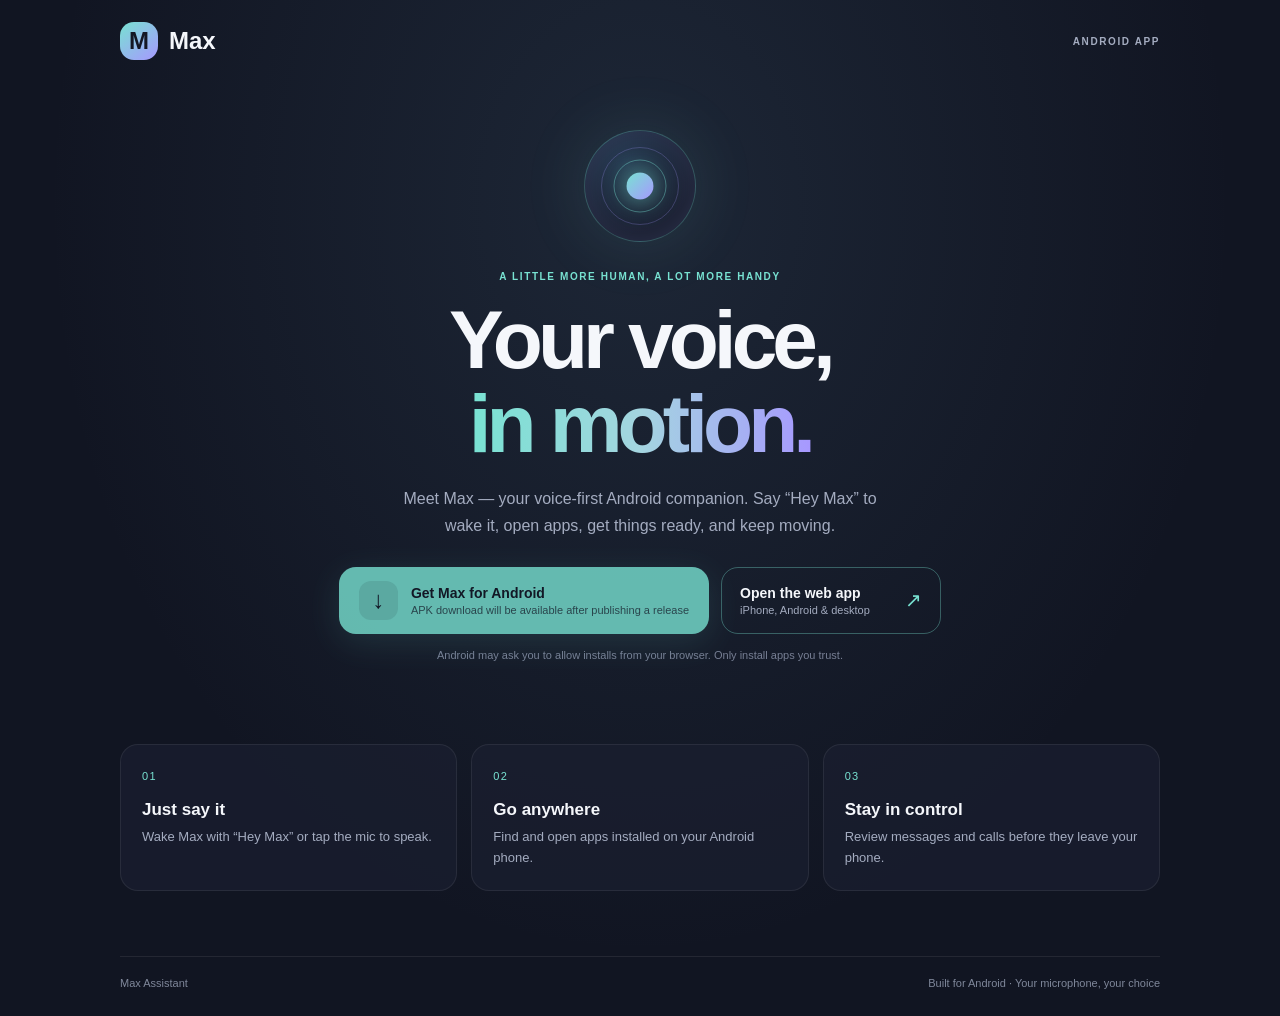
==== site/index.html @ db5c8c08 "Publish Max Assistant source and website Co-authored-by: Copilot <223556219+Copilot@users.noreply.gi" ====
<!doctype html>
<html lang="en">
  <head>
    <meta charset="utf-8">
    <meta name="viewport" content="width=device-width, initial-scale=1">
    <meta name="theme-color" content="#111522">
    <meta name="description" content="Download Max, a voice-first Android assistant with the Hey Max wake phrase.">
    <title>Max — Your voice, in motion</title>
    <link rel="stylesheet" href="style.css">
  </head>
  <body>
    <main>
      <header class="topbar">
        <a class="brand" href="#" aria-label="Max home">
          <span class="brand-mark">M</span>
          <span>Max</span>
        </a>
        <span class="platform">ANDROID APP</span>
      </header>

      <section class="hero">
        <div class="orb" aria-hidden="true"><span></span><i></i><b></b></div>
        <p class="eyebrow">A LITTLE MORE HUMAN, A LOT MORE HANDY</p>
        <h1>Your voice,<br><span>in motion.</span></h1>
        <p class="intro">
          Meet Max — your voice-first Android companion. Say “Hey Max” to wake it,
          open apps, get things ready, and keep moving.
        </p>
        <div class="hero-actions">
          <a class="download" id="download" href="#">
            <span class="download-icon" aria-hidden="true">↓</span>
            <span><strong>Get Max for Android</strong><small id="download-note">Free APK · Android 8.0 or later</small></span>
          </a>
          <a class="web-app" href="app/">
            <span><strong>Open the web app</strong><small>iPhone, Android &amp; desktop</small></span>
            <span aria-hidden="true">↗</span>
          </a>
        </div>
        <p class="install-hint" id="install-hint">
          Android may ask you to allow installs from your browser. Only install apps you trust.
        </p>
      </section>

      <section class="features" aria-label="Features">
        <article><span>01</span><h2>Just say it</h2><p>Wake Max with “Hey Max” or tap the mic to speak.</p></article>
        <article><span>02</span><h2>Go anywhere</h2><p>Find and open apps installed on your Android phone.</p></article>
        <article><span>03</span><h2>Stay in control</h2><p>Review messages and calls before they leave your phone.</p></article>
      </section>

      <footer>
        <span>Max Assistant</span>
        <span>Built for Android · Your microphone, your choice</span>
      </footer>
    </main>
    <script>
      (() => {
        const owner = window.location.hostname.split(".")[0];
        const pathParts = window.location.pathname.split("/").filter(Boolean);
        const repo = pathParts[0] || `${owner}.github.io`;
        const isGitHubPages = window.location.hostname.endsWith(".github.io");
        const download = document.getElementById("download");
        const note = document.getElementById("download-note");
        if (isGitHubPages && owner && repo) {
          download.href = `https://github.com/${owner}/${repo}/releases/latest/download/MaxAssistant.apk`;
        } else {
          download.setAttribute("aria-disabled", "true");
          download.addEventListener("click", event => event.preventDefault());
          note.textContent = "APK download will be available after publishing a release";
        }
      })();
    </script>
  </body>
</html>
---- site/style.css ----
:root {
  color-scheme: dark;
  --bg: #111522;
  --panel: #1b2031;
  --text: #f5f7fb;
  --muted: #a4acc0;
  --mint: #78e2d2;
  --lilac: #a798ff;
}

* { box-sizing: border-box; }

body {
  margin: 0;
  background:
    radial-gradient(ellipse at 50% 20%, rgba(84, 119, 147, .18), transparent 37rem),
    var(--bg);
  color: var(--text);
  font-family: "Avenir Next", Avenir, "Segoe UI", sans-serif;
}

main { width: min(100% - 40px, 1040px); margin: 0 auto; }

.topbar {
  height: 82px;
  display: flex;
  align-items: center;
  justify-content: space-between;
}

.brand {
  display: inline-flex;
  align-items: center;
  gap: 11px;
  color: var(--text);
  text-decoration: none;
  font: 800 24px "Avenir Next", Avenir, "Segoe UI", sans-serif;
}

.brand-mark {
  display: grid;
  place-items: center;
  width: 38px;
  height: 38px;
  border-radius: 14px;
  background: linear-gradient(140deg, var(--mint), var(--lilac));
  color: #141725;
}

.platform, .eyebrow { letter-spacing: .16em; font-size: 10px; font-weight: 700; }
.platform { color: var(--muted); }

.hero {
  display: flex;
  align-items: center;
  flex-direction: column;
  text-align: center;
  padding: 48px 0 80px;
}

.orb {
  position: relative;
  width: 112px;
  height: 112px;
  margin: 0 0 29px;
  border: 1px solid rgba(120, 226, 210, .28);
  border-radius: 50%;
  background: radial-gradient(circle at 38% 30%, #263b51, #1a2030 68%);
  box-shadow: 0 0 68px rgba(120, 226, 210, .12), inset 0 0 32px rgba(167, 152, 255, .12);
}

.orb span, .orb i, .orb b {
  position: absolute;
  top: 50%;
  left: 50%;
  display: block;
  transform: translate(-50%, -50%);
  border-radius: 50%;
}

.orb span { width: 27px; height: 27px; background: linear-gradient(135deg, var(--mint), var(--lilac)); box-shadow: 0 0 25px rgba(120, 226, 210, .7); }
.orb i { width: 53px; height: 53px; border: 1px solid rgba(120, 226, 210, .4); }
.orb b { width: 78px; height: 78px; border: 1px solid rgba(167, 152, 255, .25); }

.eyebrow { color: var(--mint); margin: 0 0 16px; }

h1 {
  margin: 0;
  font: 800 clamp(48px, 9vw, 82px)/1.02 "Avenir Next", Avenir, "Segoe UI", sans-serif;
  letter-spacing: -.06em;
}

h1 span {
  color: transparent;
  background: linear-gradient(90deg, var(--mint), #a4d5e0 50%, var(--lilac));
  background-clip: text;
}

.intro { max-width: 500px; margin: 20px 0 27px; color: var(--muted); line-height: 1.7; font-size: 16px; }

.download {
  display: inline-flex;
  align-items: center;
  gap: 13px;
  min-width: 260px;
  padding: 14px 20px;
  border-radius: 17px;
  background: var(--mint);
  color: #121725;
  text-align: left;
  text-decoration: none;
  box-shadow: 0 8px 35px rgba(120, 226, 210, .16);
  transition: transform .18s ease, box-shadow .18s ease;
}

.download:hover { transform: translateY(-2px); box-shadow: 0 12px 40px rgba(120, 226, 210, .24); }
.download[aria-disabled="true"] { opacity: .8; cursor: default; }
.download-icon { display: grid; place-items: center; width: 39px; height: 39px; border-radius: 12px; background: rgba(17, 21, 34, .1); font-size: 24px; }
.download strong, .download small { display: block; }
.download strong { font-size: 14px; }
.download small { margin-top: 3px; opacity: .72; font-size: 11px; }
.hero-actions { display: flex; justify-content: center; flex-wrap: wrap; gap: 12px; }
.web-app { display: inline-flex; align-items: center; justify-content: space-between; gap: 18px; min-width: 220px; padding: 14px 18px; border: 1px solid rgba(120,226,210,.35); border-radius: 17px; color: var(--text); text-align: left; text-decoration: none; transition: background .18s ease, transform .18s ease; }
.web-app:hover { transform: translateY(-2px); background: rgba(120,226,210,.08); }
.web-app strong, .web-app small { display: block; }
.web-app strong { font-size: 14px; }
.web-app small { margin-top: 3px; color: var(--muted); font-size: 11px; }
.web-app > span:last-child { color: var(--mint); font-size: 20px; }
.install-hint { max-width: 430px; margin: 13px 0 0; color: #777f94; font-size: 11px; line-height: 1.6; }

.features {
  display: grid;
  grid-template-columns: repeat(3, 1fr);
  gap: 14px;
  padding-bottom: 65px;
}

.features article { padding: 21px; border: 1px solid rgba(255,255,255,.07); border-radius: 18px; background: rgba(27,32,49,.68); }
.features article > span { color: var(--mint); font-size: 11px; letter-spacing: .12em; }
.features h2 { margin: 16px 0 7px; font: 700 17px "Avenir Next", Avenir, "Segoe UI", sans-serif; }
.features p { margin: 0; color: var(--muted); font-size: 13px; line-height: 1.6; }

footer { display: flex; justify-content: space-between; gap: 12px; padding: 20px 0 27px; border-top: 1px solid rgba(255,255,255,.08); color: #7f879a; font-size: 11px; }

@media (max-width: 620px) {
  main { width: min(100% - 32px, 440px); }
  .hero { padding: 40px 0 55px; }
  .features { grid-template-columns: 1fr; padding-bottom: 45px; }
  .features article { padding: 17px 19px; }
  .features h2 { margin: 9px 0 5px; }
  footer { flex-direction: column; }
}
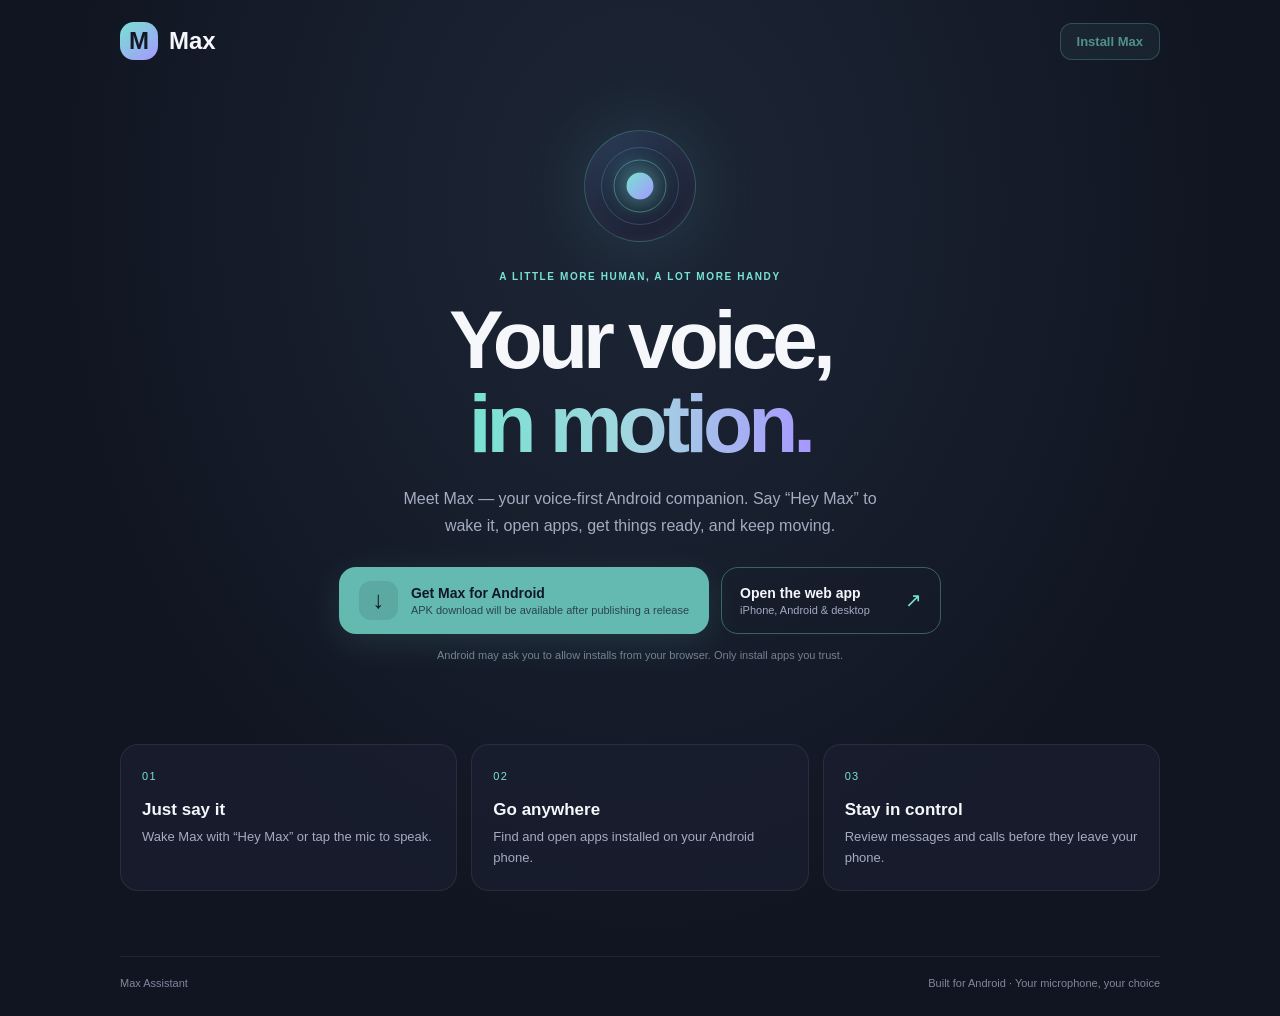
==== commit 82ed8a6b: "Improve Max voice handling Co-authored-by: Copilot <223556219+Copilot@users.noreply.github.com>" ====
--- a/site/index.html
+++ b/site/index.html
@@ -15,7 +15,7 @@
           <span class="brand-mark">M</span>
           <span>Max</span>
         </a>
-        <span class="platform">ANDROID APP</span>
+        <a class="top-install" id="top-install" href="#download">Install Max</a>
       </header>
 
       <section class="hero">
@@ -59,12 +59,17 @@
         const repo = pathParts[0] || `${owner}.github.io`;
         const isGitHubPages = window.location.hostname.endsWith(".github.io");
         const download = document.getElementById("download");
+        const topInstall = document.getElementById("top-install");
         const note = document.getElementById("download-note");
         if (isGitHubPages && owner && repo) {
-          download.href = `https://github.com/${owner}/${repo}/releases/latest/download/MaxAssistant.apk`;
+          const apkUrl = `https://github.com/${owner}/${repo}/releases/latest/download/MaxAssistant.apk`;
+          download.href = apkUrl;
+          topInstall.href = apkUrl;
         } else {
           download.setAttribute("aria-disabled", "true");
           download.addEventListener("click", event => event.preventDefault());
+          topInstall.setAttribute("aria-disabled", "true");
+          topInstall.addEventListener("click", event => event.preventDefault());
           note.textContent = "APK download will be available after publishing a release";
         }
       })();
--- a/site/style.css
+++ b/site/style.css
@@ -27,6 +27,21 @@
   align-items: center;
   justify-content: space-between;
 }
+
+.top-install {
+  padding: 10px 16px;
+  border: 1px solid rgba(120,226,210,.4);
+  border-radius: 12px;
+  background: rgba(120,226,210,.1);
+  color: var(--mint);
+  font-size: 13px;
+  font-weight: 700;
+  text-decoration: none;
+  transition: background .18s ease, transform .18s ease;
+}
+
+.top-install:hover { transform: translateY(-1px); background: rgba(120,226,210,.17); }
+.top-install[aria-disabled="true"] { opacity: .6; cursor: default; }
 
 .brand {
   display: inline-flex;
